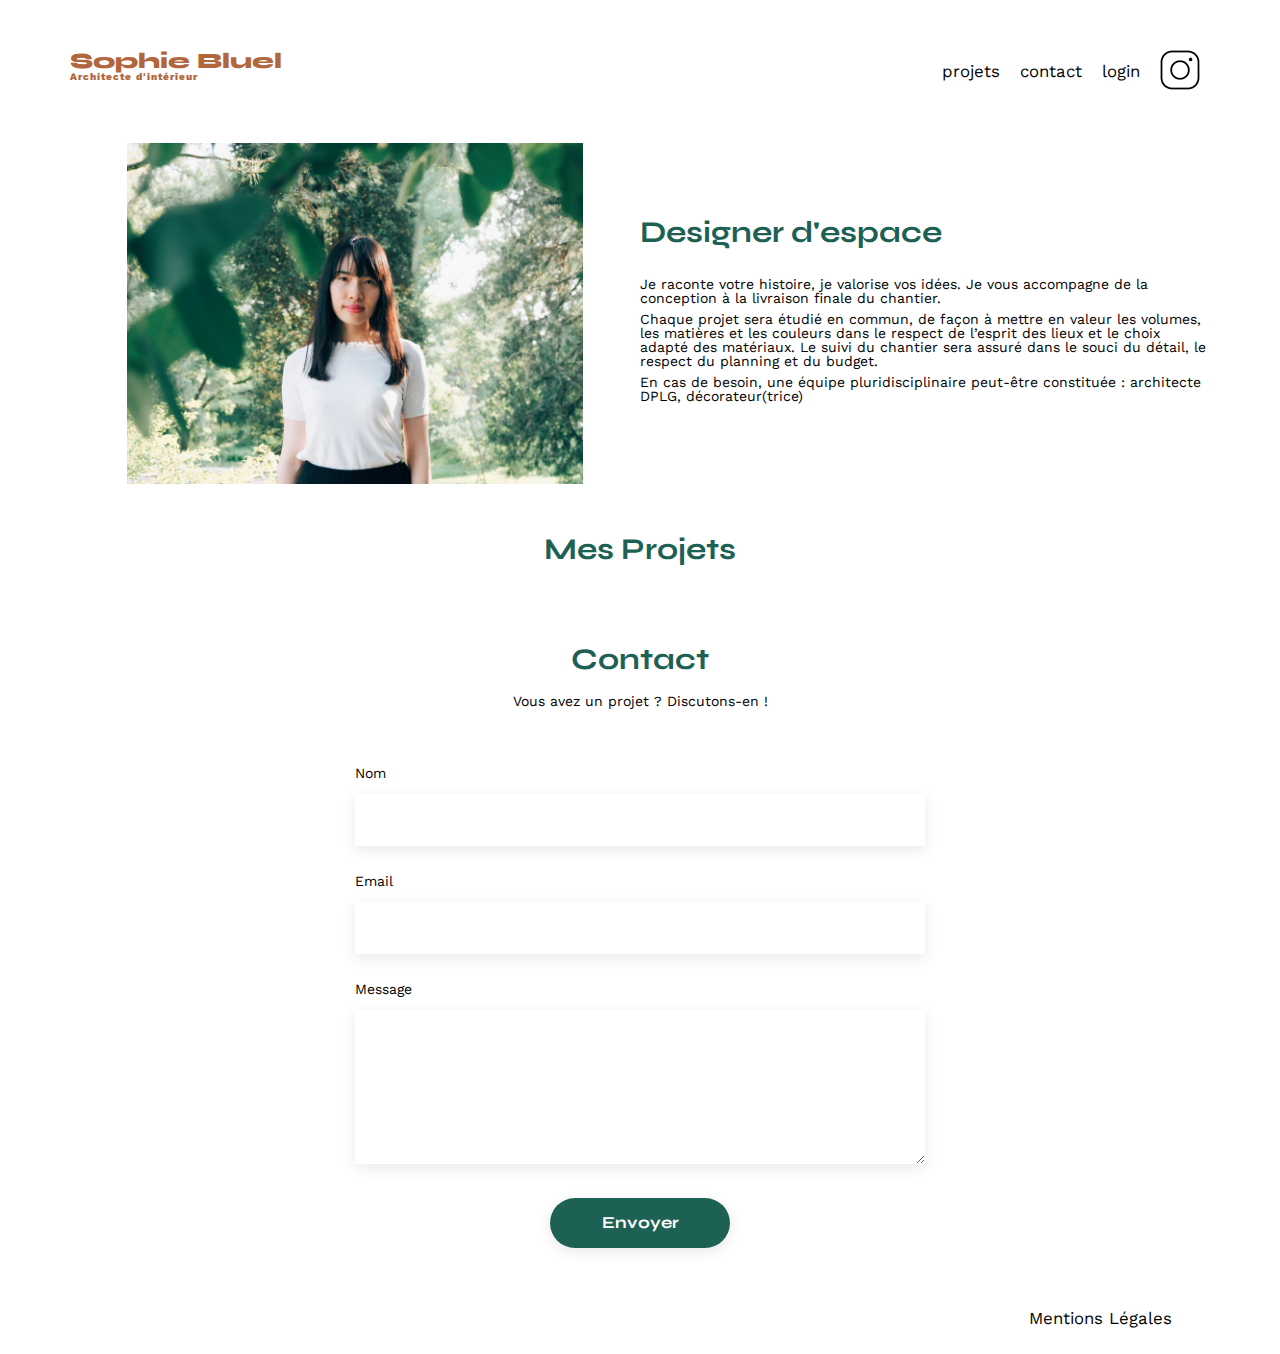
==== index.html @ 5b97a062 "modif html et js" ====
<!DOCTYPE html>
<html lang="fr">
<head>
	<meta charset="UTF-8">
	<title>Sophie Bluel - Architecte d'intérieur</title>
	<meta name="viewport" content="width=device-width, initial-scale=1.0">
	<link rel="preconnect" href="https://fonts.googleapis.com">
	<link rel="preconnect" href="https://fonts.gstatic.com" crossorigin>
	<link href="https://fonts.googleapis.com/css2?family=Syne:wght@700;800&family=Work+Sans&display=swap" rel="stylesheet">
	<meta name="description" content="">
	<link rel="stylesheet" href="./assets/style.css">
	<script src="index.js"></script>
</head>
<body>
<header>
	<h1>Sophie Bluel <span>Architecte d'intérieur</span></h1>
	<nav>
		<ul>
			<li>projets</li>
			<li>contact</li>
			<li>login</li>
			<li><img src="./assets/icons/instagram.png" alt="Instagram"></li>
		</ul>
	</nav>
</header>
<main>
	<section id="introduction">
		<figure>
			<img src="./assets/images/sophie-bluel.png" alt="">
		</figure>
		<article>
			<h2>Designer d'espace</h2>
			<p>Je raconte votre histoire, je valorise vos idées. Je vous accompagne de la conception à la livraison finale du chantier.</p>
			<p>Chaque projet sera étudié en commun, de façon à mettre en valeur les volumes, les matières et les couleurs dans le respect de l’esprit des lieux et le choix adapté des matériaux. Le suivi du chantier sera assuré dans le souci du détail, le respect du planning et du budget.</p>
			<p>En cas de besoin, une équipe pluridisciplinaire peut-être constituée : architecte DPLG, décorateur(trice)</p>
		</article>
	</section>
	<section id="portfolio">
		<h2>Mes Projets</h2>
		<div class="gallery">
			<!--<figure>
				<img src="assets/images/abajour-tahina.png" alt="Abajour Tahina">
				<figcaption>Abajour Tahina</figcaption>
			</figure>
			<figure>
				<img src="assets/images/appartement-paris-v.png" alt="Appartement Paris V">
				<figcaption>Appartement Paris V</figcaption>
			</figure>
			<figure>
				<img src="assets/images/restaurant-sushisen-londres.png" alt="Restaurant Sushisen - Londres">
				<figcaption>Restaurant Sushisen - Londres</figcaption>
			</figure>
			<figure>
				<img src="assets/images/la-balisiere.png" alt="Villa “La Balisiere” - Port Louis">
				<figcaption>Villa “La Balisiere” - Port Louis</figcaption>
			</figure>
			<figure>
				<img src="assets/images/structures-thermopolis.png" alt="Structures Thermopolis">
				<figcaption>Structures Thermopolis</figcaption>
			</figure>
			<figure>
				<img src="assets/images/appartement-paris-x.png" alt="Appartement Paris X">
				<figcaption>Appartement Paris X</figcaption>
			</figure>
			<figure>
				<img src="assets/images/le-coteau-cassis.png" alt="Pavillon “Le coteau” - Cassis">
				<figcaption>Pavillon “Le coteau” - Cassis</figcaption>
			</figure>
			<figure>
				<img src="assets/images/villa-ferneze.png" alt="Villa Ferneze - Isola d’Elba">
				<figcaption>Villa Ferneze - Isola d’Elba</figcaption>
			</figure>
			<figure>
				<img src="assets/images/appartement-paris-xviii.png" alt="Appartement Paris XVIII">
				<figcaption>Appartement Paris XVIII</figcaption>
			</figure>
			<figure>
				<img src="assets/images/bar-lullaby-paris.png" alt="Bar “Lullaby” - Paris">
				<figcaption>Bar “Lullaby” - Paris</figcaption>
			</figure>
			<figure>
				<img src="assets/images/hotel-first-arte-new-delhi.png" alt="Hotel First Arte - New Delhi">
				<figcaption>Hotel First Arte - New Delhi</figcaption>
			</figure>-->
		</div>
	</section>
	<section id="contact">
		<h2>Contact</h2>
		<p>Vous avez un projet ? Discutons-en !</p>
		<form action="#" method="post">
			<label for="name">Nom</label>
			<input type="text" name="name" id="name">
			<label for="email">Email</label>
			<input type="email" name="email" id="email">
			<label for="message">Message</label>
			<textarea name="message" id="message" cols="30" rows="10"></textarea>
			<input type="submit" value="Envoyer">
		</form>
	</section>
</main>

<footer>
	<nav>
		<ul>
			<li>Mentions Légales</li>
		</ul>
	</nav>
</footer>
</body>
</html>
---- assets/style.css ----
/* http://meyerweb.com/eric/tools/css/reset/
   v2.0 | 20110126
   License: none (public domain)
*/

html, body, div, span, applet, object, iframe,
h1, h2, h3, h4, h5, h6, p, blockquote, pre,
a, abbr, acronym, address, big, cite, code,
del, dfn, em, img, ins, kbd, q, s, samp,
small, strike, strong, sub, sup, tt, var,
b, u, i, center,
dl, dt, dd, ol, ul, li,
fieldset, form, label, legend,
table, caption, tbody, tfoot, thead, tr, th, td,
article, aside, canvas, details, embed,
figure, figcaption, footer, header, hgroup,
menu, nav, output, ruby, section, summary,
time, mark, audio, video {
	margin: 0;
	padding: 0;
	border: 0;
	font-size: 100%;
	font: inherit;
	vertical-align: baseline;
}
/* HTML5 display-role reset for older browsers */
article, aside, details, figcaption, figure,
footer, header, hgroup, menu, nav, section {
	display: block;
}
body {
	line-height: 1;
}
ol, ul {
	list-style: none;
}
blockquote, q {
	quotes: none;
}
blockquote:before, blockquote:after,
q:before, q:after {
	content: '';
	content: none;
}
table {
	border-collapse: collapse;
	border-spacing: 0;
}
/** end reset css**/
body {
	max-width: 1140px;
	margin:auto;
	font-family: 'Work Sans' ;
	font-size: 14px;
}
header {
	display: flex;
	justify-content: space-between;
	margin: 50px 0
}
section {
	margin: 50px 0
}

h1{
	display: flex;
	flex-direction: column;
	font-family: 'Syne';
	font-size: 22px;
	font-weight: 800;
	color: #B1663C
}

h1 > span {
	font-family: 'Work Sans';
	font-size:10px;
	letter-spacing: 0.1em;
;
}

h2{
	font-family: 'Syne';
	font-weight: 700;
	font-size: 30px;
	color: #1D6154
}
nav ul {
	display: flex;
	align-items: center;
	list-style-type: none;

}
nav li {
	padding: 0 10px;
	font-size: 1.2em;
}

li:hover {
	color: #B1663C;
}
#introduction {
	display: flex;
	align-items: center;
}
#introduction figure {
	flex: 1
}
#introduction img {
	display: block;
	margin: auto;
	width: 80%;
}

#introduction article {
	flex: 1
}
#introduction h2 {
	margin-bottom: 1em;
}

#introduction p {
	margin-bottom: 0.5em;
}
#portfolio h2 {
	text-align: center;
	margin-bottom: 1em;
}
.gallery {
	width: 100%;
	display: grid;
	grid-template-columns: 1fr 1fr 1fr;
	grid-column-gap: 20px;
	grid-row-gap: 20px;
}

.gallery img {
	width: 100%;

}
#contact {
	width: 50%;
margin: auto;
}
#contact > * {
	text-align: center;

}
#contact h2{
	margin-bottom: 20px;
}
#contact form {
	text-align: left;
	margin-top:30px;
	display: flex;
	flex-direction: column;
}

#contact input {
	height: 50px;
	font-size: 1.2em;
	border: none;
	box-shadow: 0px 4px 14px rgba(0, 0, 0, 0.09);
}
#contact label {
	margin: 2em 0 1em 0;
}
#contact textarea {
	border: none;
	box-shadow: 0px 4px 14px rgba(0, 0, 0, 0.09);
}

input[type="submit"]{
	font-family: 'Syne';
	font-weight: 700;
	color: white;
	background-color: #1D6154;
	margin : 2em auto ;
	width: 180px;
	text-align: center;
	border-radius: 60px ;
}

footer nav ul {
	display: flex;
	justify-content: flex-end;
	margin: 2em
}
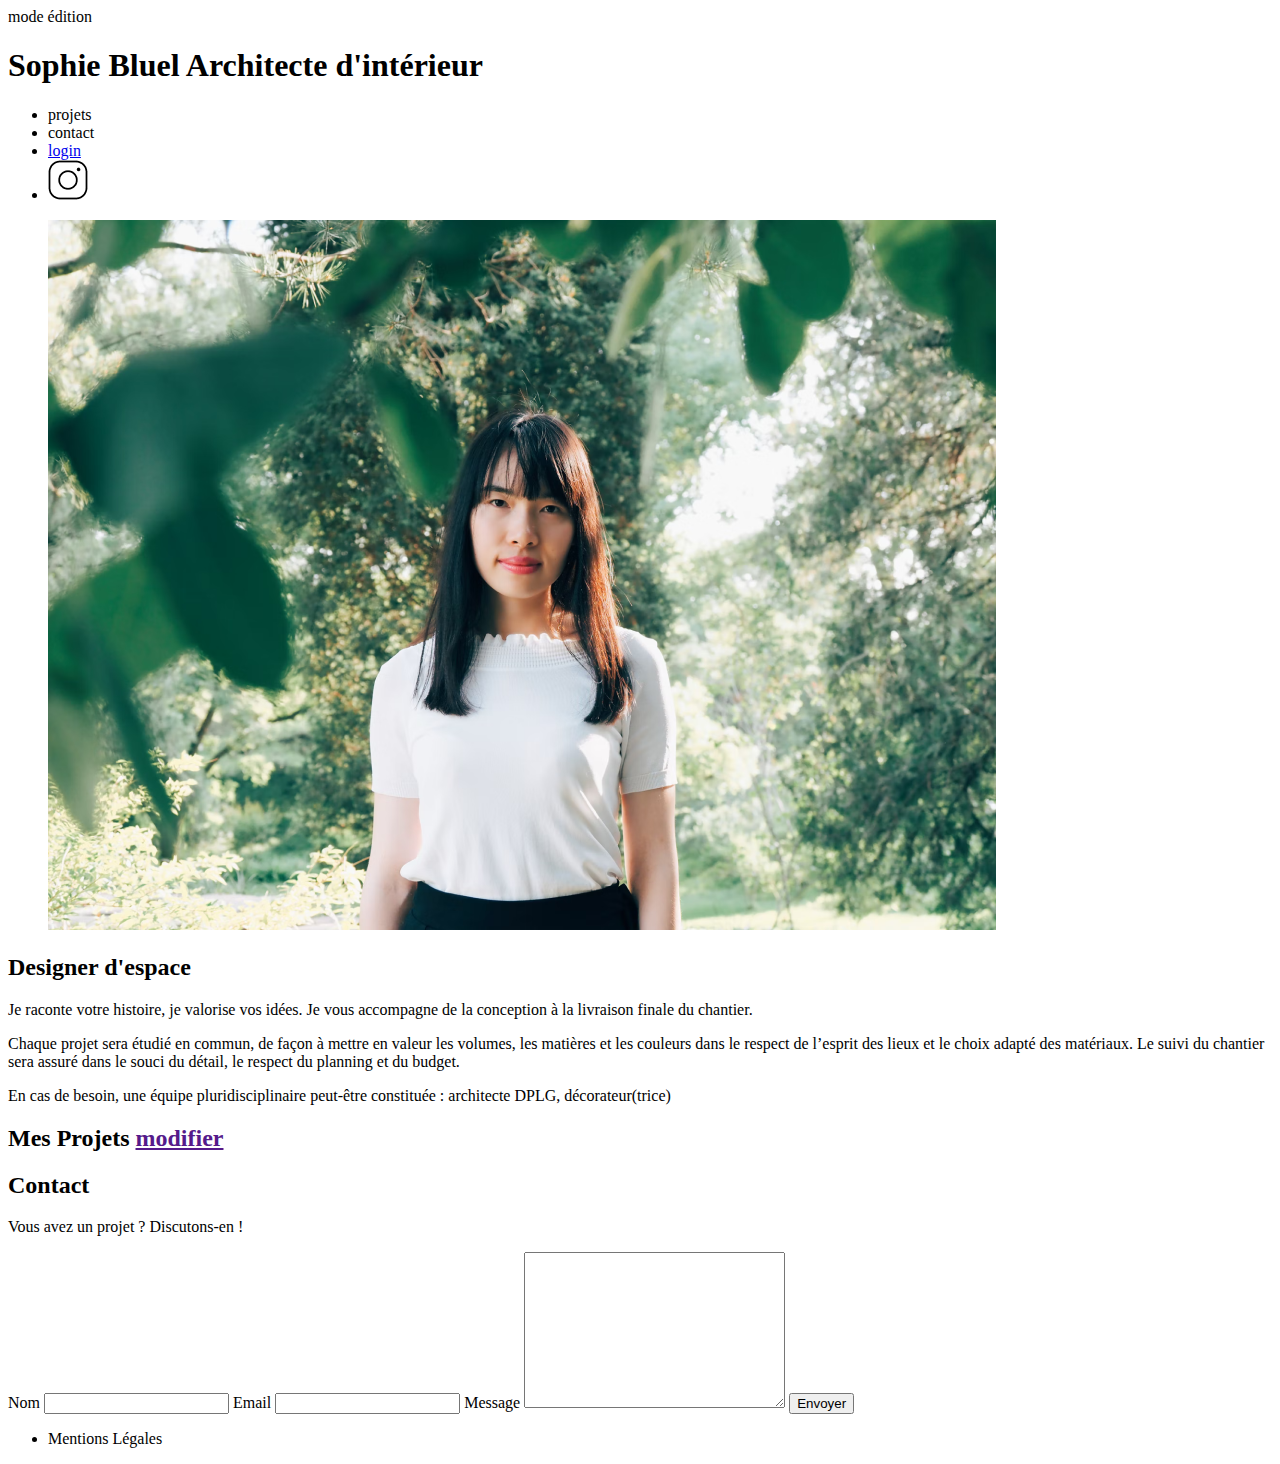
==== commit 56366363: "modif css et html" ====
--- a/index.html
+++ b/index.html
@@ -1,110 +1,82 @@
 <!DOCTYPE html>
 <html lang="fr">
+
 <head>
 	<meta charset="UTF-8">
 	<title>Sophie Bluel - Architecte d'intérieur</title>
 	<meta name="viewport" content="width=device-width, initial-scale=1.0">
 	<link rel="preconnect" href="https://fonts.googleapis.com">
 	<link rel="preconnect" href="https://fonts.gstatic.com" crossorigin>
-	<link href="https://fonts.googleapis.com/css2?family=Syne:wght@700;800&family=Work+Sans&display=swap" rel="stylesheet">
+	<link href="https://fonts.googleapis.com/css2?family=Syne:wght@700;800&family=Work+Sans&display=swap"
+		rel="stylesheet">
 	<meta name="description" content="">
-	<link rel="stylesheet" href="./assets/style.css">
-	<script src="index.js"></script>
+	<link rel="stylesheet" href="https://cdnjs.cloudflare.com/ajax/libs/font-awesome/6.6.0/css/all.min.css"
+		integrity="sha512-Kc323vGBEqzTmouAECnVceyQqyqdsSiqLQISBL29aUW4U/M7pSPA/gEUZQqv1cwx4OnYxTxve5UMg5GT6L4JJg=="
+		crossorigin="anonymous" referrerpolicy="no-referrer" />
+	<script src="index.js" defer></script>
+	<script src="login.js" defer></script>
 </head>
+
 <body>
-<header>
-	<h1>Sophie Bluel <span>Architecte d'intérieur</span></h1>
-	<nav>
-		<ul>
-			<li>projets</li>
-			<li>contact</li>
-			<li>login</li>
-			<li><img src="./assets/icons/instagram.png" alt="Instagram"></li>
-		</ul>
-	</nav>
-</header>
-<main>
-	<section id="introduction">
-		<figure>
-			<img src="./assets/images/sophie-bluel.png" alt="">
-		</figure>
-		<article>
-			<h2>Designer d'espace</h2>
-			<p>Je raconte votre histoire, je valorise vos idées. Je vous accompagne de la conception à la livraison finale du chantier.</p>
-			<p>Chaque projet sera étudié en commun, de façon à mettre en valeur les volumes, les matières et les couleurs dans le respect de l’esprit des lieux et le choix adapté des matériaux. Le suivi du chantier sera assuré dans le souci du détail, le respect du planning et du budget.</p>
-			<p>En cas de besoin, une équipe pluridisciplinaire peut-être constituée : architecte DPLG, décorateur(trice)</p>
-		</article>
-	</section>
-	<section id="portfolio">
-		<h2>Mes Projets</h2>
-		<div class="gallery">
-			<!--<figure>
-				<img src="assets/images/abajour-tahina.png" alt="Abajour Tahina">
-				<figcaption>Abajour Tahina</figcaption>
+	<header>
+		<div id="mode_edition">
+			<i class="fa-regular fa-pen-to-square"></i> mode édition
+		</div>
+		<h1>Sophie Bluel <span>Architecte d'intérieur</span></h1>
+		<nav>
+			<ul>
+				<li>projets</li>
+				<li>contact</li>
+				<li><a id="login" href="./login.html">login</a>
+				</li>
+				<li><img src="./assets/icons/instagram.png" alt="Instagram"></li>
+			</ul>
+		</nav>
+	</header>
+	<main>
+		<section id="introduction">
+			<figure>
+				<img src="./assets/images/sophie-bluel.png" alt="">
 			</figure>
-			<figure>
-				<img src="assets/images/appartement-paris-v.png" alt="Appartement Paris V">
-				<figcaption>Appartement Paris V</figcaption>
-			</figure>
-			<figure>
-				<img src="assets/images/restaurant-sushisen-londres.png" alt="Restaurant Sushisen - Londres">
-				<figcaption>Restaurant Sushisen - Londres</figcaption>
-			</figure>
-			<figure>
-				<img src="assets/images/la-balisiere.png" alt="Villa “La Balisiere” - Port Louis">
-				<figcaption>Villa “La Balisiere” - Port Louis</figcaption>
-			</figure>
-			<figure>
-				<img src="assets/images/structures-thermopolis.png" alt="Structures Thermopolis">
-				<figcaption>Structures Thermopolis</figcaption>
-			</figure>
-			<figure>
-				<img src="assets/images/appartement-paris-x.png" alt="Appartement Paris X">
-				<figcaption>Appartement Paris X</figcaption>
-			</figure>
-			<figure>
-				<img src="assets/images/le-coteau-cassis.png" alt="Pavillon “Le coteau” - Cassis">
-				<figcaption>Pavillon “Le coteau” - Cassis</figcaption>
-			</figure>
-			<figure>
-				<img src="assets/images/villa-ferneze.png" alt="Villa Ferneze - Isola d’Elba">
-				<figcaption>Villa Ferneze - Isola d’Elba</figcaption>
-			</figure>
-			<figure>
-				<img src="assets/images/appartement-paris-xviii.png" alt="Appartement Paris XVIII">
-				<figcaption>Appartement Paris XVIII</figcaption>
-			</figure>
-			<figure>
-				<img src="assets/images/bar-lullaby-paris.png" alt="Bar “Lullaby” - Paris">
-				<figcaption>Bar “Lullaby” - Paris</figcaption>
-			</figure>
-			<figure>
-				<img src="assets/images/hotel-first-arte-new-delhi.png" alt="Hotel First Arte - New Delhi">
-				<figcaption>Hotel First Arte - New Delhi</figcaption>
-			</figure>-->
-		</div>
-	</section>
-	<section id="contact">
-		<h2>Contact</h2>
-		<p>Vous avez un projet ? Discutons-en !</p>
-		<form action="#" method="post">
-			<label for="name">Nom</label>
-			<input type="text" name="name" id="name">
-			<label for="email">Email</label>
-			<input type="email" name="email" id="email">
-			<label for="message">Message</label>
-			<textarea name="message" id="message" cols="30" rows="10"></textarea>
-			<input type="submit" value="Envoyer">
-		</form>
-	</section>
-</main>
+			<article>
+				<h2>Designer d'espace</h2>
+				<p>Je raconte votre histoire, je valorise vos idées. Je vous accompagne de la conception à la livraison
+					finale du chantier.</p>
+				<p>Chaque projet sera étudié en commun, de façon à mettre en valeur les volumes, les matières et les
+					couleurs dans le respect de l’esprit des lieux et le choix adapté des matériaux. Le suivi du
+					chantier sera assuré dans le souci du détail, le respect du planning et du budget.</p>
+				<p>En cas de besoin, une équipe pluridisciplinaire peut-être constituée : architecte DPLG,
+					décorateur(trice)</p>
+			</article>
+		</section>
+		<section id="portfolio">
+			<h2>Mes Projets <span id="md_edition"><a href=""><i
+							class="fa-regular fa-pen-to-square"></i>modifier</a></span></h2>
+			<div class="filters" id="filters"></div>
+			<div class="gallery"></div>
+		</section>
+		<section id="contact">
+			<h2>Contact</h2>
+			<p>Vous avez un projet ? Discutons-en !</p>
+			<form action="#" method="post">
+				<label for="name">Nom</label>
+				<input type="text" name="name" id="name">
+				<label for="email">Email</label>
+				<input type="email" name="email" id="email">
+				<label for="message">Message</label>
+				<textarea name="message" id="message" cols="30" rows="10"></textarea>
+				<input type="submit" value="Envoyer">
+			</form>
+		</section>
+	</main>
 
-<footer>
-	<nav>
-		<ul>
-			<li>Mentions Légales</li>
-		</ul>
-	</nav>
-</footer>
+	<footer>
+		<nav>
+			<ul>
+				<li>Mentions Légales</li>
+			</ul>
+		</nav>
+	</footer>
 </body>
-</html>
+
+</html>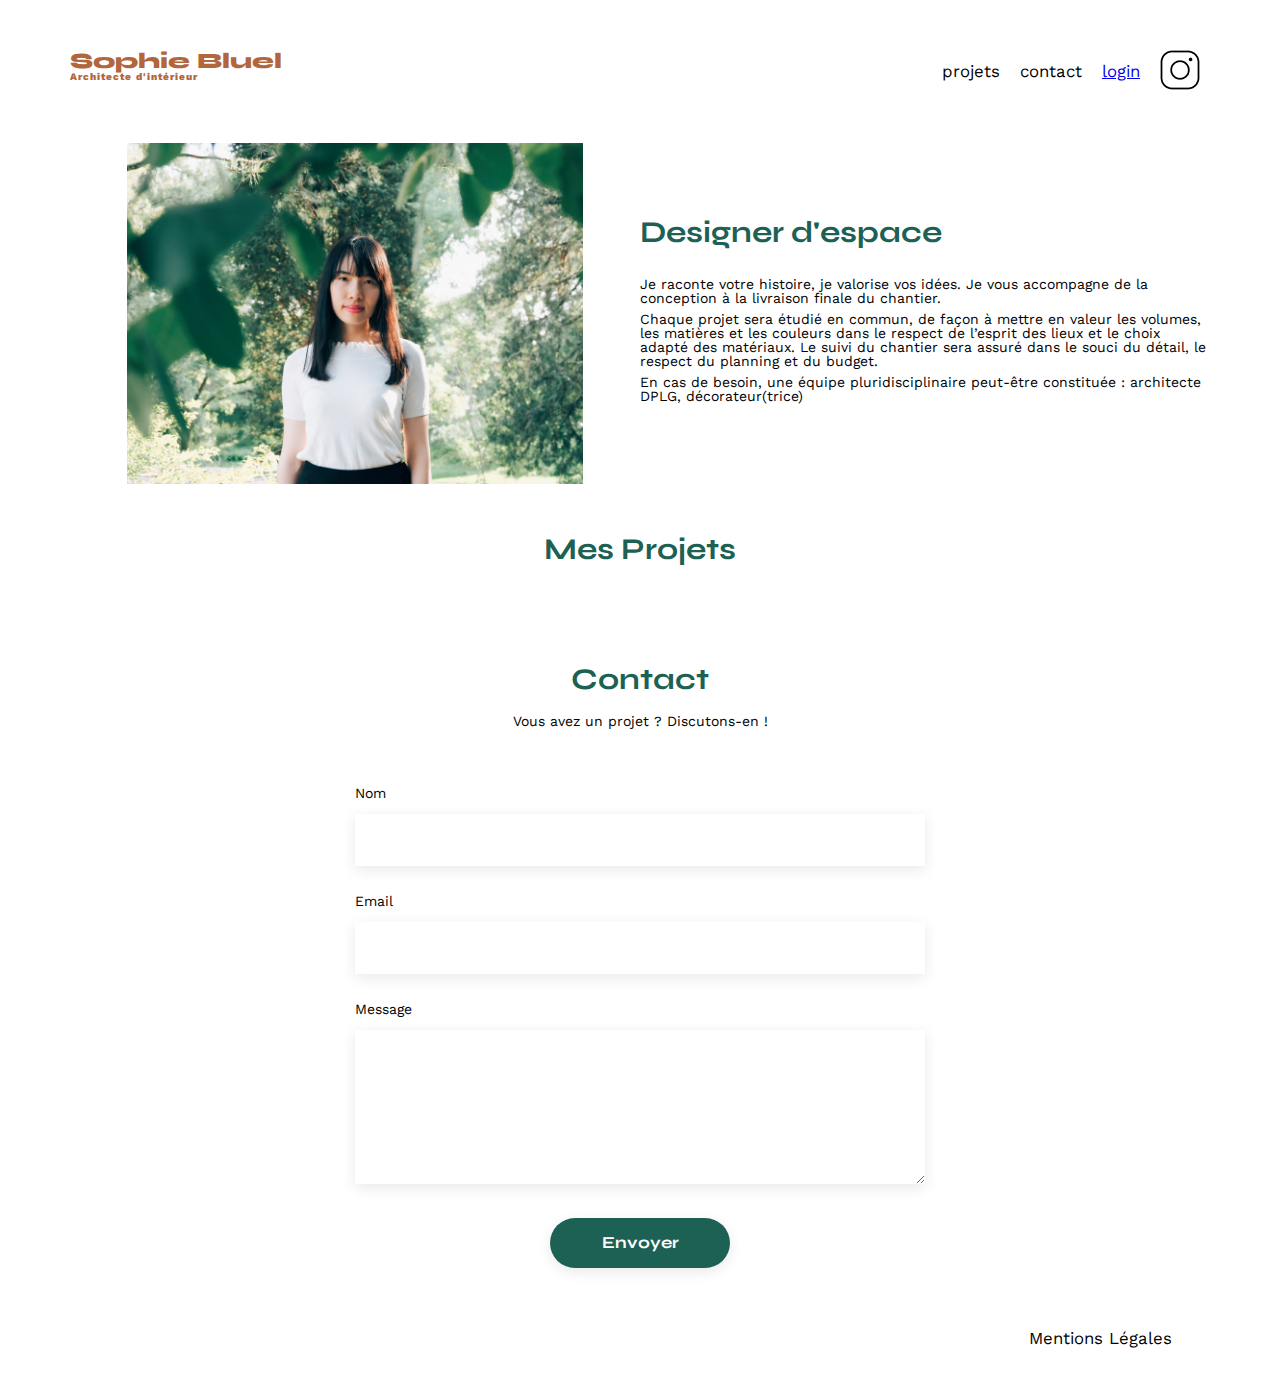
==== commit 3ed9bd1b: "modif css et html" ====
--- a/index.html
+++ b/index.html
@@ -13,6 +13,7 @@
 	<link rel="stylesheet" href="https://cdnjs.cloudflare.com/ajax/libs/font-awesome/6.6.0/css/all.min.css"
 		integrity="sha512-Kc323vGBEqzTmouAECnVceyQqyqdsSiqLQISBL29aUW4U/M7pSPA/gEUZQqv1cwx4OnYxTxve5UMg5GT6L4JJg=="
 		crossorigin="anonymous" referrerpolicy="no-referrer" />
+		<link rel="stylesheet" href="./assets/style.css">
 	<script src="index.js" defer></script>
 	<script src="login.js" defer></script>
 </head>
--- a/assets/style.css
+++ b/assets/style.css
@@ -0,0 +1,233 @@
+/* http://meyerweb.com/eric/tools/css/reset/
+   v2.0 | 20110126
+   License: none (public domain)
+*/
+
+html, body, div, span, applet, object, iframe,
+h1, h2, h3, h4, h5, h6, p, blockquote, pre,
+a, abbr, acronym, address, big, cite, code,
+del, dfn, em, img, ins, kbd, q, s, samp,
+small, strike, strong, sub, sup, tt, var,
+b, u, i, center,
+dl, dt, dd, ol, ul, li,
+fieldset, form, label, legend,
+table, caption, tbody, tfoot, thead, tr, th, td,
+article, aside, canvas, details, embed,
+figure, figcaption, footer, header, hgroup,
+menu, nav, output, ruby, section, summary,
+time, mark, audio, video {
+	margin: 0;
+	padding: 0;
+	border: 0;
+	font-size: 100%;
+	font: inherit;
+	vertical-align: baseline;
+}
+/* HTML5 display-role reset for older browsers */
+article, aside, details, figcaption, figure,
+footer, header, hgroup, menu, nav, section {
+	display: block;
+}
+body {
+	line-height: 1;
+}
+#mode_edition {
+	display: none;
+	background-color: black;
+	color: white;
+	position: fixed;
+	width: 100%;
+	text-align: center;
+	position: fixed;
+	top: 0;
+	left: 0;
+}
+
+#md_edition {
+	display: none;
+	vertical-align: middle;
+	font-weight: normal;
+	color: black;
+	font-size: 14px;
+	
+}
+#md_edition a {
+	text-decoration: none;
+	color: inherit;
+}
+
+ol, ul {
+	list-style: none;
+}
+blockquote, q {
+	quotes: none;
+}
+blockquote:before, blockquote:after,
+q:before, q:after {
+	content: '';
+	content: none;
+}
+table {
+	border-collapse: collapse;
+	border-spacing: 0;
+}
+/** end reset css**/
+body {
+	max-width: 1140px;
+	margin:auto;
+	font-family: 'Work Sans' ;
+	font-size: 14px;
+}
+header {
+	display: flex;
+	justify-content: space-between;
+	margin: 50px 0
+}
+section {
+	margin: 50px 0
+}
+
+h1{
+	display: flex;
+	flex-direction: column;
+	font-family: 'Syne';
+	font-size: 22px;
+	font-weight: 800;
+	color: #B1663C
+}
+
+h1 > span {
+	font-family: 'Work Sans';
+	font-size:10px;
+	letter-spacing: 0.1em;
+}
+
+h2{
+	font-family: 'Syne';
+	font-weight: 700;
+	font-size: 30px;
+	color: #1D6154
+}
+nav ul {
+	display: flex;
+	align-items: center;
+	list-style-type: none;
+
+}
+nav li {
+	padding: 0 10px;
+	font-size: 1.2em;
+}
+
+li:hover {
+	color: #B1663C;
+}
+#introduction {
+	display: flex;
+	align-items: center;
+}
+#introduction figure {
+	flex: 1
+}
+#introduction img {
+	display: block;
+	margin: auto;
+	width: 80%;
+}
+
+#introduction article {
+	flex: 1
+}
+#introduction h2 {
+	margin-bottom: 1em;
+}
+
+#introduction p {
+	margin-bottom: 0.5em;
+}
+#portfolio h2 {
+	text-align: center;
+	margin-bottom: 1em;
+}
+
+.filters {
+	display: flex;
+	justify-content: center;
+    gap: 15px;
+    margin: 20px 0;
+}
+.category_filter {
+	background-color: white;
+	color: #35564A;
+	border: 2px solid #35564A;
+	border-radius: 30px;
+	padding: 10px 20px;
+	font-size: 16px;
+	font-family: Arial, sans-serif;
+  }
+
+  .active_button {
+	background-color: #35564A;
+	color: white;
+  }
+.gallery {
+	width: 100%;
+	display: grid;
+	grid-template-columns: 1fr 1fr 1fr;
+	grid-column-gap: 20px;
+	grid-row-gap: 20px;
+}
+
+.gallery img {
+	width: 100%;
+
+}
+#contact {
+	width: 50%;
+margin: auto;
+}
+#contact > * {
+	text-align: center;
+
+}
+#contact h2{
+	margin-bottom: 20px;
+}
+#contact form {
+	text-align: left;
+	margin-top:30px;
+	display: flex;
+	flex-direction: column;
+}
+
+#contact input {
+	height: 50px;
+	font-size: 1.2em;
+	border: none;
+	box-shadow: 0px 4px 14px rgba(0, 0, 0, 0.09);
+}
+#contact label {
+	margin: 2em 0 1em 0;
+}
+#contact textarea {
+	border: none;
+	box-shadow: 0px 4px 14px rgba(0, 0, 0, 0.09);
+}
+
+input[type="submit"]{
+	font-family: 'Syne';
+	font-weight: 700;
+	color: white;
+	background-color: #1D6154;
+	margin : 2em auto ;
+	width: 180px;
+	text-align: center;
+	border-radius: 60px ;
+}
+
+footer nav ul {
+	display: flex;
+	justify-content: flex-end;
+	margin: 2em
+}
+
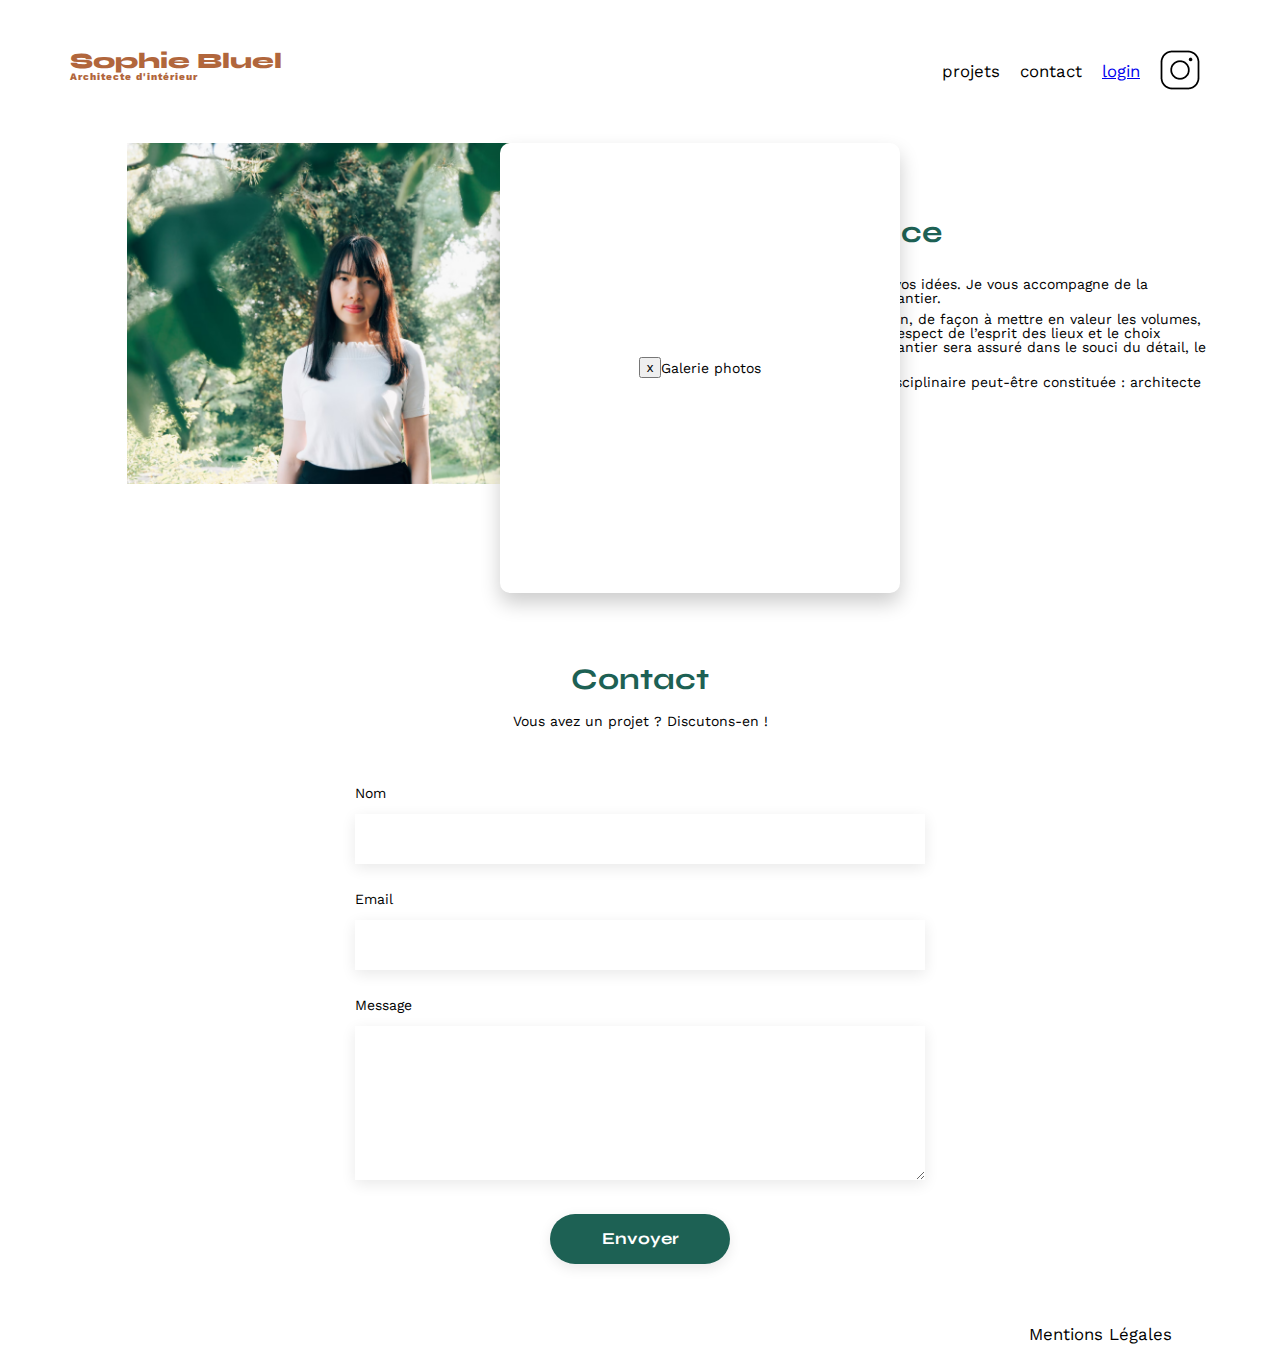
==== commit eac30109: "modif css et html" ====
--- a/index.html
+++ b/index.html
@@ -16,6 +16,7 @@
 		<link rel="stylesheet" href="./assets/style.css">
 	<script src="index.js" defer></script>
 	<script src="login.js" defer></script>
+	<script src="modal.js" defer></script>
 </head>
 
 <body>
@@ -35,6 +36,10 @@
 		</nav>
 	</header>
 	<main>
+		<aside id="modal-wrapper" class="modal" aria-hidden="true" role="dialog"><button id="close-modal">
+			x
+		</button> Galerie photos</aside>    
+
 		<section id="introduction">
 			<figure>
 				<img src="./assets/images/sophie-bluel.png" alt="">
--- a/assets/style.css
+++ b/assets/style.css
@@ -231,3 +231,30 @@
 	margin: 2em
 }
 
+* {box-sizing: border-box;}
+#modal-wrapper {
+	width: 400px;
+	height: 450px;
+	position: absolute;
+	left: 500px;
+	display: none;
+	display: flex;
+	justify-content: center;
+	align-items: center;
+}
+
+/* Style de base pour masquer la modale */
+  
+  /* Le contenu de la boîte modale */
+  .modal {
+	background-color: white;
+	border-radius: 10px; /* Bordures légèrement arrondies */
+	width: 600px; /* Largeur fixe */
+	max-width: 80vw; /* Ajuste la largeur sur les petits écrans */
+	max-height: 90vh; /* Limite la hauteur */
+	padding: 20px;
+	overflow-y: auto; /* Gère le défilement si le contenu dépasse */
+	box-shadow: 0 10px 20px rgba(0, 0, 0, 0.2); /* Ombre douce */
+	position: relative; /* Pour positionner le bouton de fermeture */
+	z-index: 1001;
+  }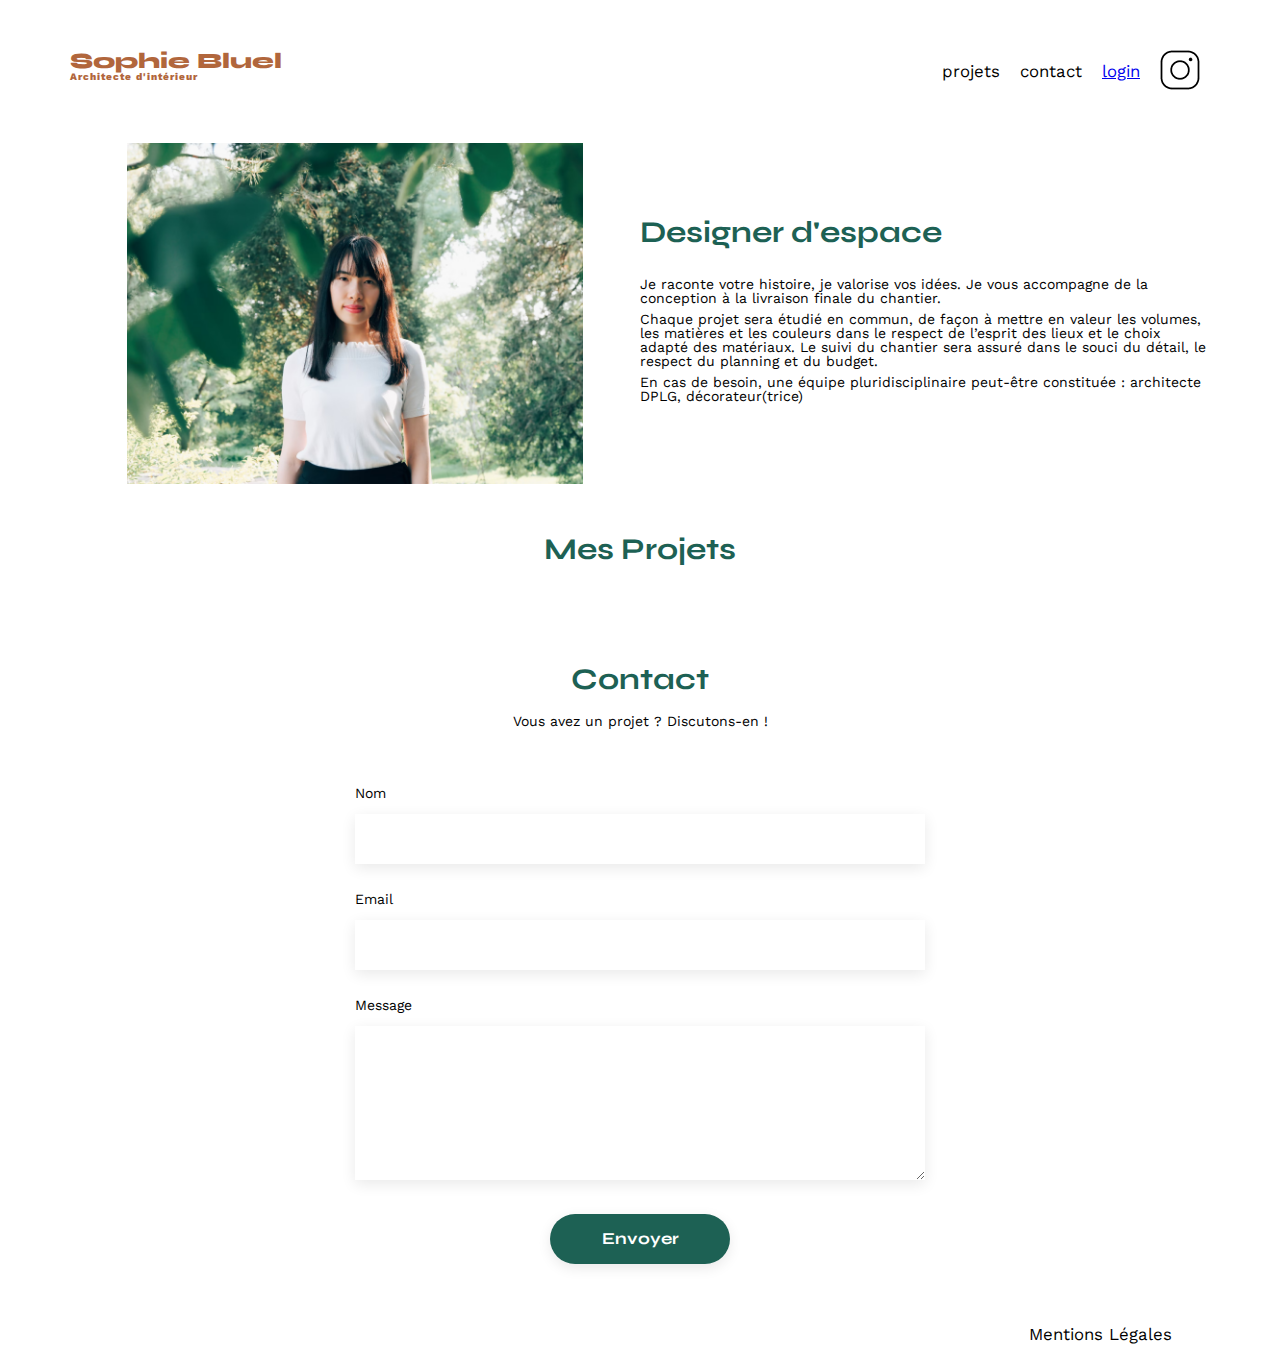
==== commit 5c35bd8c: "modif css, html, javas et login" ====
--- a/index.html
+++ b/index.html
@@ -15,7 +15,6 @@
 		crossorigin="anonymous" referrerpolicy="no-referrer" />
 		<link rel="stylesheet" href="./assets/style.css">
 	<script src="index.js" defer></script>
-	<script src="login.js" defer></script>
 	<script src="modal.js" defer></script>
 </head>
 
@@ -36,9 +35,7 @@
 		</nav>
 	</header>
 	<main>
-		<aside id="modal-wrapper" class="modal" aria-hidden="true" role="dialog"><button id="close-modal">
-			x
-		</button> Galerie photos</aside>    
+		    
 
 		<section id="introduction">
 			<figure>
@@ -56,8 +53,7 @@
 			</article>
 		</section>
 		<section id="portfolio">
-			<h2>Mes Projets <span id="md_edition"><a href=""><i
-							class="fa-regular fa-pen-to-square"></i>modifier</a></span></h2>
+			<h2>Mes Projets <span id="md_edition"><a href="modal" id="open-modal" class="js-modal"><i class="fa-regular fa-pen-to-square"></i> modifier</a></span></h2>
 			<div class="filters" id="filters"></div>
 			<div class="gallery"></div>
 		</section>
@@ -83,6 +79,55 @@
 			</ul>
 		</nav>
 	</footer>
+	<!-- Création modale -->
+<aside id="modal" class="modal" aria-hidden="true" role="dialog" aria-labelledby="titlemodal" style="display: none;">
+    <div class="modal-wrapper js-modal-stop">
+        <div id="modal-gallery" class="modal-gallery">
+            <button class="js-modal-close">&times;</button>
+            <h3 id="titlemodal">Galerie photo</h3>
+            <div class="modal-images"></div>
+            <div class="separator-1"></div>
+            <input type="submit" value="Ajouter une photo">
+        </div>
+        <div id="modal-add-work" class="modal-add-work">
+            <button class="js-modal-back">&larr;</button>
+            <button class="js-modal-close">&times;</button>
+            <h3 id="titlemodal">Ajout photo</h3>
+            <form id="modal-form" method="post" action="#">
+                <div id= "modal-add-photo" class="modal-add-photo">
+                    <i class="fa-regular fa-image"></i>
+                    <label for="form-image" class="custom-file-upload">
+                        + Ajouter photo
+                    </label>
+                    <input id="form-image" type="file" name="image" accept="image/*, .jpg, .jpeg, .png" required style="display: none;">                    
+                    <p>jpg, png : 4mo max</p>
+                </div>
+                <div id="modal-label" class="modal-label">
+                    <label for="form-title">Titre</label>
+                    <input type="text" name="title" id="form-title" value="" required>
+                    <label for="category-input">Catégorie</label>
+                    <select id="category-input" name="category" required>
+                        <option value="" disabled selected hidden>  </option>
+                        <option value="1">Objets</option>
+                        <option value="2">Appartements</option>
+                        <option value="3">Hotels & restaurants</option>
+                    </select>
+                </div>
+                <div class="separator-2"></div>
+                <input type="submit" value="Valider" id="valider" disabled>
+            </form>
+        </div>
+        <div id="confirmationModal" class="confirmation-modal">
+            <div class="confirmation-content">
+                <p>Êtes-vous sûr(e) de vouloir supprimer cet élément ?</p>
+                <div class="confirmation-buttons">
+                    <button id="confirmYes">Oui</button>
+                    <button id="confirmNo">Non</button>
+                </div>
+            </div>
+        </div>
+    </div>
+</aside>
 </body>
 
 </html>--- a/assets/style.css
+++ b/assets/style.css
@@ -35,8 +35,9 @@
 	display: none;
 	background-color: black;
 	color: white;
-	position: fixed;
+	position: relative;
 	width: 100%;
+	height: 30px;
 	text-align: center;
 	position: fixed;
 	top: 0;
@@ -49,7 +50,6 @@
 	font-weight: normal;
 	color: black;
 	font-size: 14px;
-	
 }
 #md_edition a {
 	text-decoration: none;
@@ -233,10 +233,12 @@
 
 * {box-sizing: border-box;}
 #modal-wrapper {
-	width: 400px;
-	height: 450px;
+	width: 630px;
+	height: 688px;
 	position: absolute;
-	left: 500px;
+	left: 680px;
+	top: 520px;
+	border-radius: 10px;
 	display: none;
 	display: flex;
 	justify-content: center;
@@ -248,13 +250,341 @@
   /* Le contenu de la boîte modale */
   .modal {
 	background-color: white;
-	border-radius: 10px; /* Bordures légèrement arrondies */
-	width: 600px; /* Largeur fixe */
-	max-width: 80vw; /* Ajuste la largeur sur les petits écrans */
-	max-height: 90vh; /* Limite la hauteur */
+	border-radius: 10px; 
+	width: 600px; 
+	max-width: 80vw;  
+	max-height: 90vh; 
 	padding: 20px;
-	overflow-y: auto; /* Gère le défilement si le contenu dépasse */
-	box-shadow: 0 10px 20px rgba(0, 0, 0, 0.2); /* Ombre douce */
-	position: relative; /* Pour positionner le bouton de fermeture */
-	z-index: 1001;
-  }+	overflow-y: auto;  
+	box-shadow: 0 10px 20px rgba(0, 0, 0, 0.2); 
+	position: relative; 
+	z-index: 1;
+  }
+
+  .title-modal {
+	font-family: Work Sans;
+	font-size: 26px;
+	font-weight: 400;
+	line-height: 30.5px;
+	text-align: center;
+	color: black;
+  }
+
+  #close-modal {
+	position: absolute; 
+	top: 10px;          
+	right: 10px;        
+	background: none;   
+	border: none;       
+	font-size: 16px;    
+	cursor: pointer;
+  }
+
+  #validate-button {
+	position: absolute;  
+    bottom: 20px; 
+    left: 50%; 
+    transform: translateX(-50%);
+	background-color: #1D6154;
+    color: white;
+    font-size: 16px;
+    padding: 10px 20px;
+	padding-left: 80px;
+	padding-right: 80px;
+	border: none;
+    border-radius: 25px;
+    cursor: pointer;
+	box-shadow: 0 4px 6px rgba(0, 0, 0, 0.1);
+    transition: background-color 0.3s, transform 0.2s;
+  }
+
+  /* Modale */
+
+.modal {
+    position: fixed;
+    display: flex;
+    align-items: center;
+    justify-content: center;
+    top: 0;
+    left: 0;
+    width: 100%;
+    height: 100%;
+    background: rgba(0, 0, 0, 0.6);
+    animation: fadeIn .3s both;
+}
+.modal-wrapper {
+    overflow: auto;
+    width: 700px;
+    max-width: calc(100vw - 20px);
+    max-height: calc(100vh - 20px);
+    padding: 20px;
+    border-radius: 10px;
+    background-color: #fff;
+    animation: slideFromTop .5s both;
+}
+
+.modal[aria-hidden="true"] {
+    animation-name: fadeOut;
+}
+
+.modal[aria-hidden="true"] .modal-wrapper {
+    animation-name: slideToBottom;
+}
+.js-modal-close {
+    position: absolute;
+    top: 20px;
+    right: 30px;
+    background: none;
+    border: none;
+    font-size: 20px;
+    cursor: pointer;
+}
+
+.js-modal-back {
+    position: absolute;
+    top: 20px;
+    left: 30px;
+    background: none;
+    border: none;
+    font-size: 20px;
+    cursor: pointer;
+}
+
+#modal h3 {
+    margin-top: 50px;
+    margin-bottom: 30px;
+    font-size: 25px;
+    text-align: center;
+}
+
+.modal-images {
+    display: grid;
+    grid-template-columns: repeat(5, 1fr);
+    grid-gap: 10px;
+    margin-left: 100px;
+    margin-right: 100px;
+}
+
+.modal-result {
+    position: relative;
+    width: 100%;
+    height: auto;
+}
+
+.modal-image {
+    position: relative;
+    margin-top: 30px;
+    width: 100%;
+    height: 85%;
+}
+
+.fa-trash-can {
+    position: absolute;
+    top: 37px;
+    right: 6px;
+    z-index: 1;
+    color: white;
+    background-color: black;
+    font-size: 12px;
+    padding: 4px;
+    border-radius: 3px;
+    cursor: pointer;
+}
+
+/* Modale de confirmation */
+.confirmation-modal {
+    display: none;
+    position: fixed;
+    top: 0;
+    left: 0;
+    width: 100%;
+    height: 100%;
+    background-color: rgba(0, 0, 0, 0.5);
+    justify-content: center;
+    align-items: center;
+    z-index: 1000;
+}
+
+.confirmation-modal.show {
+    display: flex;
+}
+
+.confirmation-content {
+    background-color: rgb(255, 255, 255);
+    padding: 20px;
+    border-radius: 5px;
+    text-align: center;
+    box-shadow: 0 2px 10px rgba(0, 0, 0, 0.3);
+}
+
+.confirmation-buttons {
+    display: flex;
+    justify-content: center;
+    gap: 10px;
+    margin-top: 20px;
+}
+
+.confirmation-buttons button {
+    padding: 10px 20px;
+    border: none;
+    border-radius: 3px;
+    cursor: pointer;
+}
+
+#confirmYes {
+    background-color: #67ac6a;
+    color: white;
+}
+
+#confirmNo {
+    background-color: #f46d63;
+    color: white;
+}
+
+.separator-1 {
+
+    height: 2px;
+    background-color: #ccc;
+    margin: 80px 100px 50px;
+}
+
+#modal-gallery input[type="submit"] {
+    display: flex;
+    width: 40%;
+    padding: 10px;
+    margin-top: 0;
+    justify-content: center;
+    background-color: #1D6154;
+    color: #fff;
+    border: none;
+    cursor: pointer;
+}
+#modal-gallery input[type="submit"]:hover {
+    background-color: #14503B;
+}
+
+@keyframes fadeIn {
+    from { opacity: 0; }
+    to { opacity: 1; }
+}
+
+@keyframes fadeOut {
+    from { opacity: 1; }
+    to { opacity: 0; }
+}
+
+@keyframes slideFromTop {
+    from { transform: translateY(-50px); }
+    to { transform: translateY(0px); }
+}
+
+@keyframes slideToBottom {
+    from { transform: translateY(0px); }
+    to { transform: translateY(50px); }
+}
+
+.modal-add-work {
+    display: none;
+}
+
+.modal-add-photo {
+    display: flex;
+    flex-direction: column;
+    align-items: center;
+    background-color: #e6eef3;
+    border-radius: 5px;
+    margin: 35px 105px 0 105px;
+}
+
+#modal-form .modal-add-photo .preview-image {
+    max-width: 490px;
+    max-height: 185px;
+    object-fit: contain;
+}
+
+.custom-file-upload {
+    display: inline-block;
+    cursor: pointer;
+    padding: 12px 33px;
+    color: #306685;
+    background-color: #cdd2d6;
+    border-radius: 50px;
+    font-size: 16px;
+}
+
+.custom-file-upload:hover {
+    background-color: #ddd;
+}
+
+
+#modal-form i {
+    padding-top: 20px;
+    font-size: 80px;
+    color: #B9C5CC;
+    padding-bottom: 10px;
+}
+
+#form-image {
+    opacity: 0;
+}
+
+#modal-form p {
+    font-size: 10px;
+    color: #929597;
+    margin-top: 5px;
+    margin-bottom: 20px;
+}
+
+#modal-form .modal-label {
+    display: flex;
+    flex-direction: column;
+    padding: 10px 105px 0 105px;
+}
+
+.modal-label input[type="text"], select {
+    height: 50px;
+    box-shadow: 0px 4px 14px rgba(0, 0, 0, 0.09);
+    border: none;
+}
+
+.modal-label #form-title, .modal-label #category-input {
+    padding-left: 16px;
+    font-family: 'Work Sans';
+    background-color: white;
+}
+
+.modal-label label {
+    padding-top: 30px;
+    padding-bottom: 10px;
+}
+
+.separator-2 {
+    height: 2px;
+    background-color: #ccc;
+    margin: 60px 105px 40px;
+}
+
+.modal-add-work input[type="submit"] {
+    display: flex;
+    width: 40%;
+    padding: 10px;
+    margin-top: 0;
+    justify-content: center;
+    background-color: #a0a0a0;
+    color: #fff;
+    border: none;
+    cursor: pointer;
+}
+
+.active_button {
+    color: white;
+    background-color: #1D6154;
+}
+
+#valider.valid {
+    background-color: #1D6154;
+}
+
+#valider.valid:hover {
+    background-color: #14503B;
+}
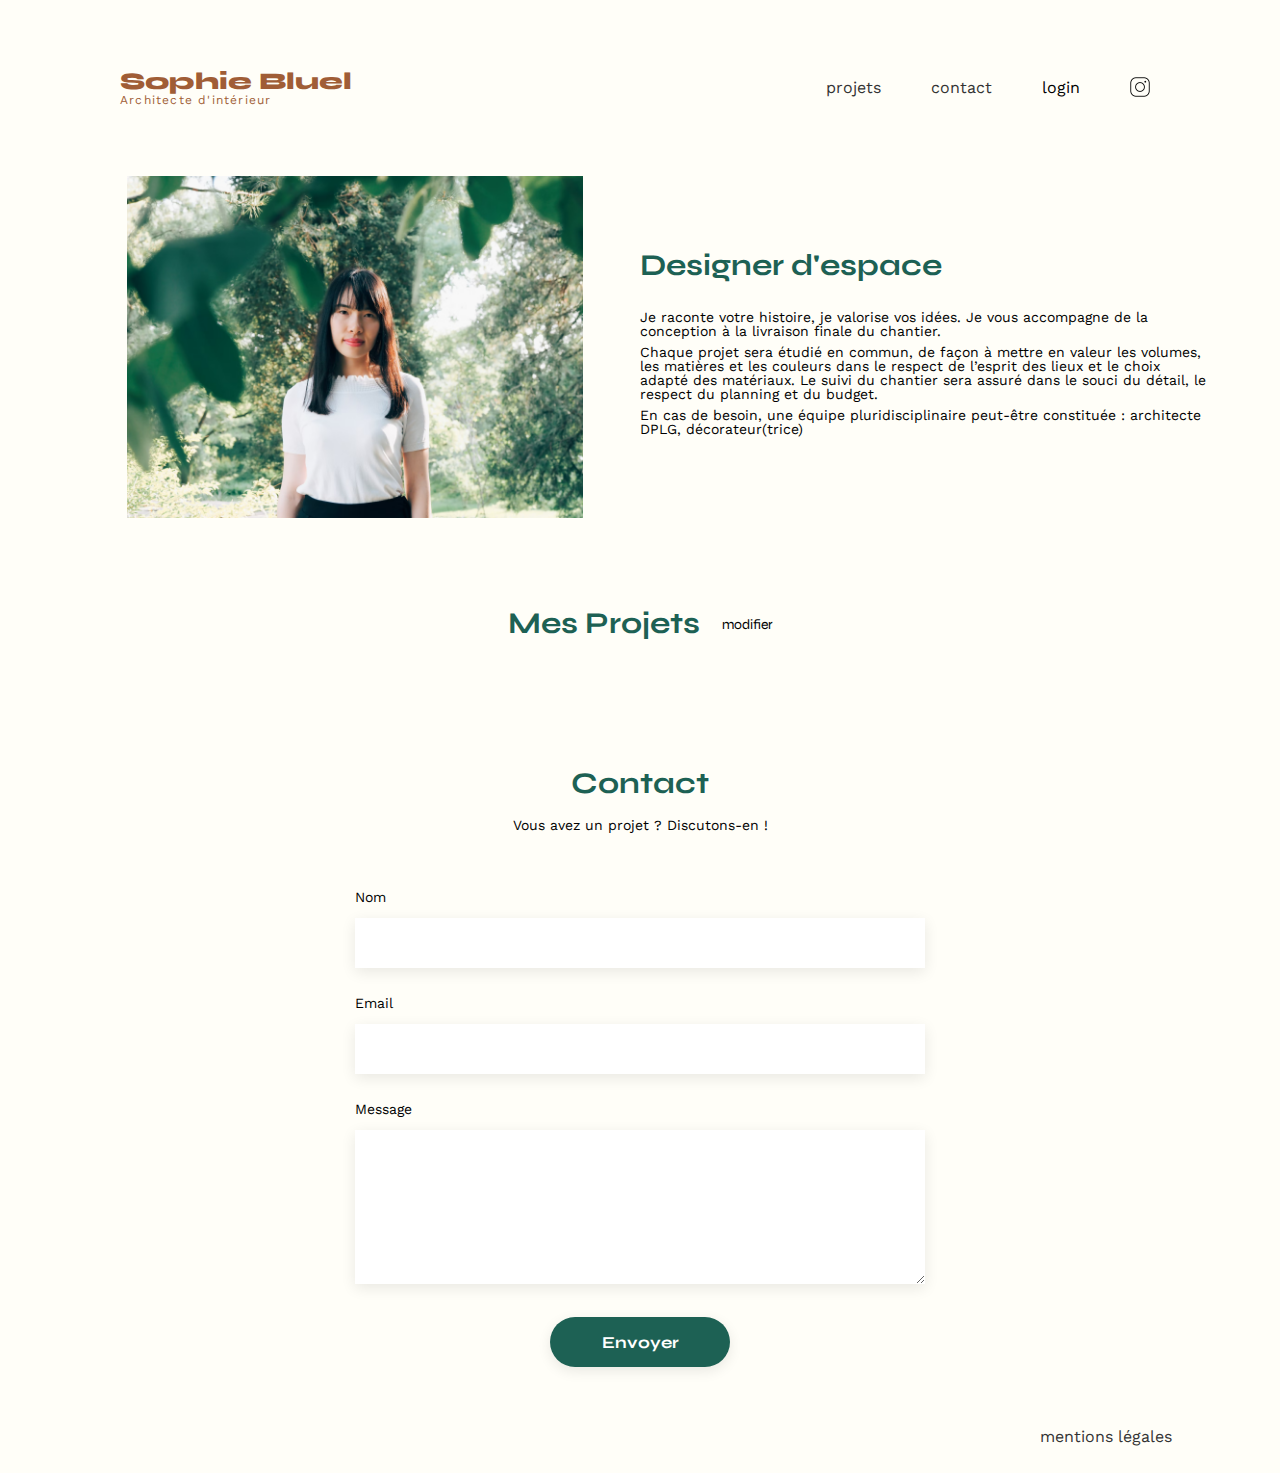
==== commit c04fde8e: "modif css et html" ====
--- a/index.html
+++ b/index.html
@@ -21,7 +21,7 @@
 <body>
 	<header>
 		<div id="mode_edition">
-			<i class="fa-regular fa-pen-to-square"></i> mode édition
+			<i class="fa-regular fa-pen-to-square"></i> Mode édition
 		</div>
 		<h1>Sophie Bluel <span>Architecte d'intérieur</span></h1>
 		<nav>
--- a/assets/style.css
+++ b/assets/style.css
@@ -35,18 +35,21 @@
 	display: none;
 	background-color: black;
 	color: white;
-	position: relative;
+	position: fixed;
 	width: 100%;
-	height: 30px;
+	height: 50px;
 	text-align: center;
-	position: fixed;
 	top: 0;
 	left: 0;
 }
-
+#mode_edition i {
+    margin-top: 17px;
+}
 #md_edition {
 	display: none;
+    display: inline-flex;
 	vertical-align: middle;
+    margin-left: 15px;
 	font-weight: normal;
 	color: black;
 	font-size: 14px;
@@ -56,6 +59,11 @@
 	color: inherit;
 }
 
+a#login {
+    color: black;
+    font-weight:lighter;
+    text-decoration: none;
+}
 ol, ul {
 	list-style: none;
 }
@@ -116,11 +124,12 @@
 }
 nav li {
 	padding: 0 10px;
-	font-size: 1.2em;
+	font-size: 1.3em;
 }
 
 li:hover {
-	color: #B1663C;
+	color: black;
+    font-weight:900;
 }
 #introduction {
 	display: flex;
@@ -146,8 +155,9 @@
 	margin-bottom: 0.5em;
 }
 #portfolio h2 {
-	text-align: center;
-	margin-bottom: 1em;
+    text-align: center;
+    margin-top: 3em;
+	margin-bottom: 2em;
 }
 
 .filters {
@@ -255,10 +265,9 @@
 	max-width: 80vw;  
 	max-height: 90vh; 
 	padding: 20px;
-	overflow-y: auto;  
-	box-shadow: 0 10px 20px rgba(0, 0, 0, 0.2); 
+	overflow-y:auto;  
+	box-shadow: 0 20px 20px rgba(0, 0, 0, 0.2); 
 	position: relative; 
-	z-index: 1;
   }
 
   .title-modal {
@@ -588,3 +597,163 @@
 #valider.valid:hover {
     background-color: #14503B;
 }
+
+
+/* Login */
+
+/* Global Styles */
+body {
+    font-family: 'Work Sans', sans-serif;
+    background-color:#FFFEF8;
+    ; /* Couleur de fond */
+}
+
+/* Header Styling */
+header {
+    display: flex;
+    justify-content: space-between;
+    align-items: center;
+    padding: 20px 50px;
+    background-color: #FFFEF8;
+}
+
+header h1 {
+    font-family: 'Syne', sans-serif;
+    font-size: 24px;
+    color: #A05D36; /* Couleur du logo texte */
+    margin: 0;
+}
+
+header span {
+    display: block;
+    font-size: 12px;
+    font-weight: 400;
+}
+
+nav ul {
+    list-style-type: none;
+    display: flex;
+    gap: 30px;
+    margin: 0;
+    padding: 0;
+}
+
+nav ul li {
+    font-size: 16px;
+    text-transform: lowercase;
+    color: #333;
+    cursor: pointer;
+}
+
+nav ul li:nth-child(3) {
+    font-weight: bold; /* Surligne l'élément "login" */
+}
+
+nav ul li img {
+    width: 20px;
+    height: 20px;
+    color: black;
+}
+
+/* Login Container */
+.login-container {
+    display: flex;
+    flex-direction: column;
+    justify-content: center;
+    align-items: center;
+    height: calc(100vh - 100px); /* Hauteur de la fenêtre moins la hauteur du header */
+}
+
+.login-container h2 {
+    font-family: 'Syne', sans-serif;
+    font-size: 32px;
+    color: #36544F; /* Couleur du texte "Log In" */
+    margin-bottom: 30px;
+}
+
+/* Form Styles */
+#loginForm {
+    display: flex;
+    flex-direction: column;
+    align-items: flex-start; /* Alignement à gauche pour les champs */
+    width: 300px;
+    gap: 20px; /* Espacement entre les champs */
+}
+
+#loginForm input[type="email"],
+#loginForm input[type="password"] {
+    width: 320px;
+    padding: 15px;
+    border: none;
+    background-color: #FFFFFF;
+    box-shadow: 0 4px 12px rgba(0, 0, 0, 0.1); /* Ombre légère */
+    font-size: 16px;
+    color: black /* Couleur du texte */
+}
+
+#loginForm input[type="email"]::placeholder,
+#loginForm input[type="password"]::placeholder {
+    color: #A5A5A5; /* Couleur du placeholder */
+}
+
+#loginForm input[type="submit"] {
+    width: 200px;
+    padding: 10px 20px;
+    border: none;
+    border-radius: 25px; /* Bordures arrondies */
+    background-color: #36544F; /* Couleur du bouton */
+    color: #FFF;
+    font-size: 16px;
+    cursor: pointer;
+    margin: 25px 0; /* Espace entre le bouton et les champs */
+    align-self: center; /* Aligne le bouton au centre */
+    transition: background-color 0.3s ease;
+}
+
+#loginForm input[type="submit"]:hover {
+    background-color: #2B433B; /* Changement de couleur au survol */
+}
+
+/* Labels Styles */
+#loginForm label {
+    font-size: 14px;
+    color: #333; /* Couleur des labels */
+    font-weight: bold;
+}
+
+/* Error Message Styles */
+#errorMessage {
+    color: red;
+    font-size: 14px;
+    margin-top: 10px;
+}
+
+/* Additional Styling for Links */
+.login-container a {
+    color:black; /* Couleur du lien "Mot de passe oublié" */
+    text-decoration: none;
+    font-size: 14px;
+    display: block;
+    text-align: center;
+}
+
+.login-container a:hover {
+    text-decoration: underline;
+}
+
+
+.footer {
+    bottom: 0;
+    width: 100%;
+    background-color: #ffffff;
+    text-align: right;
+    padding: 10px 20px;
+    box-sizing: border-box;
+}
+
+/* Style du label "Mentions légales" */
+.legal-info {
+    color: #333;
+    font-size: 14px;
+    text-decoration: none;
+}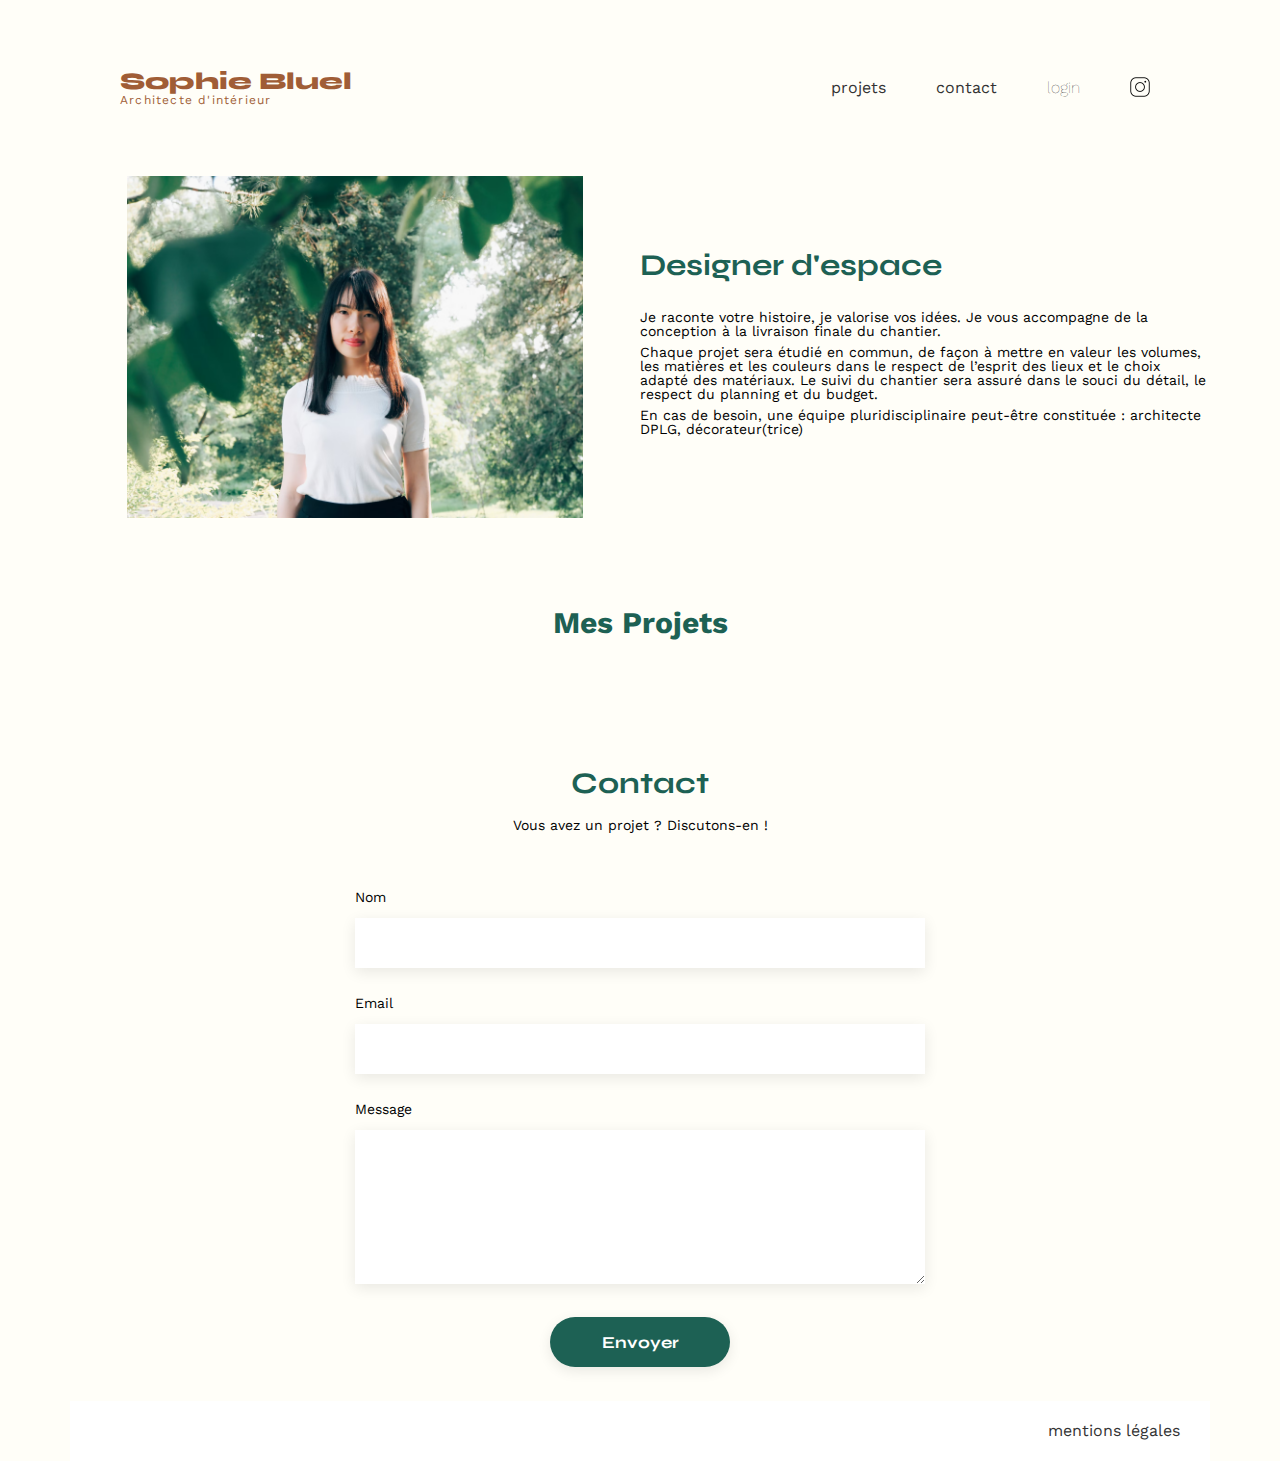
==== commit 50b94460: "modif javascript et html" ====
--- a/index.html
+++ b/index.html
@@ -53,7 +53,7 @@
 			</article>
 		</section>
 		<section id="portfolio">
-			<h2>Mes Projets <span id="md_edition"><a href="modal" id="open-modal" class="js-modal"><i class="fa-regular fa-pen-to-square"></i> modifier</a></span></h2>
+			<h2>Mes Projets <span id="md_edition"><a href="modal" id="open-modal" class="js-modal"><i class="fa-regular fa-pen-to-square"></i> &nbsp;modifier</a></span></h2>
 			<div class="filters" id="filters"></div>
 			<div class="gallery"></div>
 		</section>
--- a/assets/style.css
+++ b/assets/style.css
@@ -47,7 +47,6 @@
 }
 #md_edition {
 	display: none;
-    display: inline-flex;
 	vertical-align: middle;
     margin-left: 15px;
 	font-weight: normal;
@@ -59,6 +58,13 @@
 	color: inherit;
 }
 
+nav ul li img {
+    width: 20px;
+    height: 20px;
+    color: black;
+    /*filter: drop-shadow(0 0 2px black);*/
+}
+
 a#login {
     color: black;
     font-weight:lighter;
@@ -79,7 +85,7 @@
 	border-collapse: collapse;
 	border-spacing: 0;
 }
-/** end reset css**/
+
 body {
 	max-width: 1140px;
 	margin:auto;
@@ -131,6 +137,7 @@
 	color: black;
     font-weight:900;
 }
+
 #introduction {
 	display: flex;
 	align-items: center;
@@ -155,9 +162,12 @@
 	margin-bottom: 0.5em;
 }
 #portfolio h2 {
-    text-align: center;
+    display: flex;
+    align-items: center;
+    justify-content: center;
     margin-top: 3em;
-	margin-bottom: 2em;
+    margin-bottom: 2em;
+    font-family: inherit;
 }
 
 .filters {
@@ -168,16 +178,16 @@
 }
 .category_filter {
 	background-color: white;
-	color: #35564A;
-	border: 2px solid #35564A;
+	color: #1D6154;
+	border: 1px solid #1D6154;
 	border-radius: 30px;
 	padding: 10px 20px;
-	font-size: 16px;
+	font-size: 18px;
 	font-family: Arial, sans-serif;
   }
 
   .active_button {
-	background-color: #35564A;
+	background-color: #1D6154;
 	color: white;
   }
 .gallery {
@@ -240,6 +250,8 @@
 	justify-content: flex-end;
 	margin: 2em
 }
+
+/* Le contenu de la boîte modale */
 
 * {box-sizing: border-box;}
 #modal-wrapper {
@@ -257,17 +269,17 @@
 
 /* Style de base pour masquer la modale */
   
-  /* Le contenu de la boîte modale */
+  
   .modal {
 	background-color: white;
-	border-radius: 10px; 
-	width: 600px; 
-	max-width: 80vw;  
-	max-height: 90vh; 
-	padding: 20px;
-	overflow-y:auto;  
-	box-shadow: 0 20px 20px rgba(0, 0, 0, 0.2); 
-	position: relative; 
+    border-radius: 10px;
+    width: 600px;
+    max-width: 100vw;  
+    max-height: 100vh;
+    padding: 20px;
+    overflow-y:auto;  
+    box-shadow: 0 20px 20px rgba(0, 0, 0, 0.2);
+    position: relative; 
   }
 
   .title-modal {
@@ -645,10 +657,6 @@
     cursor: pointer;
 }
 
-nav ul li:nth-child(3) {
-    font-weight: bold; /* Surligne l'élément "login" */
-}
-
 nav ul li img {
     width: 20px;
     height: 20px;
@@ -677,7 +685,7 @@
     flex-direction: column;
     align-items: flex-start; /* Alignement à gauche pour les champs */
     width: 300px;
-    gap: 20px; /* Espacement entre les champs */
+    gap: 20px; 
 }
 
 #loginForm input[type="email"],
@@ -688,7 +696,7 @@
     background-color: #FFFFFF;
     box-shadow: 0 4px 12px rgba(0, 0, 0, 0.1); /* Ombre légère */
     font-size: 16px;
-    color: black /* Couleur du texte */
+    color: black 
 }
 
 #loginForm input[type="email"]::placeholder,
@@ -700,8 +708,8 @@
     width: 200px;
     padding: 10px 20px;
     border: none;
-    border-radius: 25px; /* Bordures arrondies */
-    background-color: #36544F; /* Couleur du bouton */
+    border-radius: 25px; 
+    background-color: #36544F; 
     color: #FFF;
     font-size: 16px;
     cursor: pointer;
@@ -741,19 +749,23 @@
     text-decoration: underline;
 }
 
-
-.footer {
-    bottom: 0;
-    width: 100%;
-    background-color: #ffffff;
-    text-align: right;
-    padding: 10px 20px;
-    box-sizing: border-box;
-}
-
-/* Style du label "Mentions légales" */
-.legal-info {
-    color: #333;
-    font-size: 14px;
-    text-decoration: none;
-}+footer {
+    background-color: white; 
+    height: 60px; 
+    max-width: 1140px; 
+    margin: 0 auto; 
+    display: flex;
+    justify-content: flex-end; 
+    align-items: center;
+    padding-right: 20px; 
+}
+
+footer nav ul {
+    list-style: none; 
+    padding: 0;
+    margin: 0;
+}
+
+footer nav ul li {
+    text-align: right; 
+}
